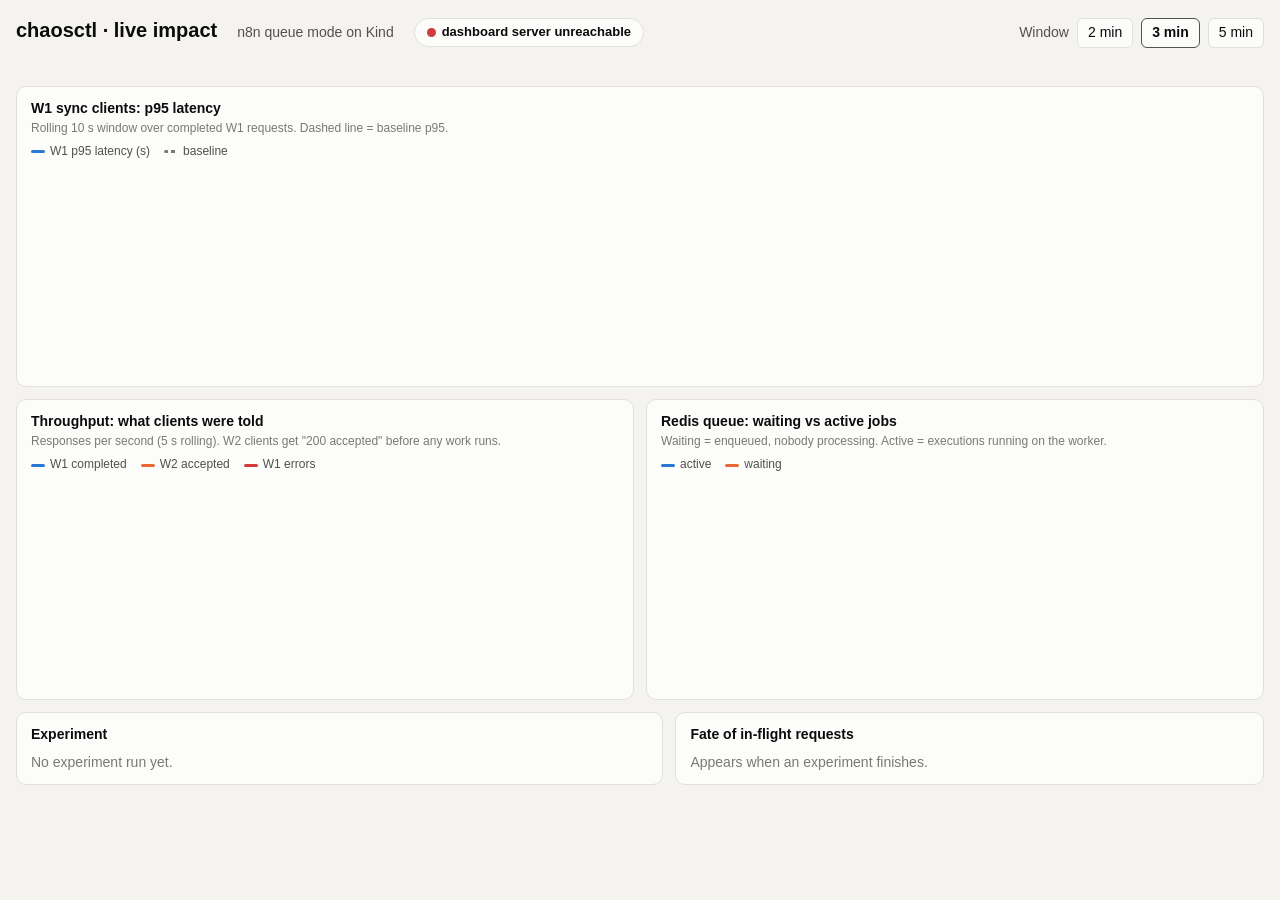
==== chaosctl/dashboard.html @ 7085f6ed "Live dashboard, 60 s warm-up, E1 results, kill-switch test, fixes - chaosctl dashboard: live impact " ====
<!doctype html>
<html lang="en">
<head>
<meta charset="utf-8">
<meta name="viewport" content="width=device-width, initial-scale=1">
<title>chaosctl live impact</title>
<style>
:root {
  color-scheme: light;
  --surface-0: #f4f3ef; --surface-1: #fcfcfb; --border: #e2e0da;
  --text-primary: #0b0b0b; --text-secondary: #52514e; --text-muted: #7a7974;
  --grid: #ebe9e4; --axis: #b9b7b0;
  --series-1: #2a78d6; --series-2: #eb6834; --series-3: #1baf7a;
  --good: #0ca30c; --warning: #fab219; --serious: #ec835a; --critical: #d03b3b;
  --marker: #52514e; --baseline: #7a7974;
}
@media (prefers-color-scheme: dark) {
  :root:where(:not([data-theme="light"])) {
    color-scheme: dark;
    --surface-0: #111110; --surface-1: #1a1a19; --border: #2e2e2c;
    --text-primary: #ffffff; --text-secondary: #c3c2b7; --text-muted: #8f8e86;
    --grid: #262624; --axis: #4a4a46;
    --series-1: #3987e5; --series-2: #d95926; --series-3: #199e70;
    --marker: #c3c2b7; --baseline: #8f8e86;
  }
}
:root[data-theme="dark"] {
  color-scheme: dark;
  --surface-0: #111110; --surface-1: #1a1a19; --border: #2e2e2c;
  --text-primary: #ffffff; --text-secondary: #c3c2b7; --text-muted: #8f8e86;
  --grid: #262624; --axis: #4a4a46;
  --series-1: #3987e5; --series-2: #d95926; --series-3: #199e70;
  --marker: #c3c2b7; --baseline: #8f8e86;
}
* { box-sizing: border-box; }
body { margin: 0; background: var(--surface-0); color: var(--text-primary);
  font: 14px/1.4 ui-sans-serif, -apple-system, "Segoe UI", Roboto, sans-serif; }
.wrap { max-width: 1400px; margin: 0 auto; padding: 16px; }
header { display: flex; flex-wrap: wrap; align-items: baseline; gap: 12px 20px; margin-bottom: 14px; }
h1 { font-size: 20px; margin: 0; font-weight: 650; }
.sub { color: var(--text-secondary); }
.phase { padding: 4px 12px; border-radius: 999px; font-weight: 650; font-size: 13px; border: 1px solid var(--border);
  background: var(--surface-1); display: inline-flex; gap: 6px; align-items: center; }
.phase .dot { width: 9px; height: 9px; border-radius: 50%; }
.controls { margin-left: auto; display: flex; gap: 8px; align-items: center; color: var(--text-secondary); }
.controls button { font: inherit; padding: 4px 10px; border-radius: 6px; border: 1px solid var(--border);
  background: var(--surface-1); color: var(--text-primary); cursor: pointer; }
.controls button[aria-pressed="true"] { border-color: var(--text-secondary); font-weight: 600; }
.grid { display: grid; gap: 12px; }
.services { grid-template-columns: repeat(auto-fit, minmax(150px, 1fr)); margin-bottom: 12px; }
.kpis { grid-template-columns: repeat(auto-fit, minmax(190px, 1fr)); margin-bottom: 12px; }
.card { background: var(--surface-1); border: 1px solid var(--border); border-radius: 10px; padding: 12px 14px; }
.svc { display: flex; flex-direction: column; gap: 2px; }
.svc .name { font-weight: 600; }
.svc .state { display: flex; align-items: center; gap: 6px; font-weight: 600; }
.svc .meta { color: var(--text-muted); font-size: 12px; }
.kpi .label { color: var(--text-secondary); font-size: 13px; }
.kpi .value { font-size: 30px; font-weight: 650; font-variant-numeric: tabular-nums; line-height: 1.15; }
.kpi .note { color: var(--text-muted); font-size: 12px; }
.charts { grid-template-columns: 1fr; }
@media (min-width: 1100px) { .charts { grid-template-columns: 1fr 1fr; } .charts .wide { grid-column: span 2; } }
.chart h2 { font-size: 14px; margin: 0 0 2px; font-weight: 600; }
.chart .desc { color: var(--text-muted); font-size: 12px; margin-bottom: 6px; }
.legend { display: flex; flex-wrap: wrap; gap: 14px; font-size: 12px; color: var(--text-secondary); margin-bottom: 4px; }
.legend i { display: inline-block; width: 14px; height: 3px; border-radius: 2px; vertical-align: middle; margin-right: 5px; }
.legend i.dash { background: repeating-linear-gradient(90deg, var(--baseline) 0 4px, transparent 4px 7px); }
svg { display: block; width: 100%; overflow: visible; }
svg text { fill: var(--text-muted); font-size: 11px; font-variant-numeric: tabular-nums; }
.tooltip { position: fixed; pointer-events: none; background: var(--surface-1); border: 1px solid var(--border);
  border-radius: 8px; padding: 8px 10px; font-size: 12px; box-shadow: 0 4px 16px rgb(0 0 0 / .15); display: none; z-index: 10;
  font-variant-numeric: tabular-nums; min-width: 170px; }
.tooltip .row { display: flex; justify-content: space-between; gap: 14px; }
.tooltip .k { color: var(--text-secondary); }
.exp { margin-top: 12px; display: grid; gap: 12px; grid-template-columns: 1fr; }
@media (min-width: 1100px) { .exp { grid-template-columns: 1.1fr 1fr; } }
.exp h2 { font-size: 14px; margin: 0 0 8px; }
.exp dl { margin: 0; display: grid; grid-template-columns: max-content 1fr; gap: 4px 12px; }
.exp dt { color: var(--text-secondary); }
.exp dd { margin: 0; }
table { border-collapse: collapse; width: 100%; font-variant-numeric: tabular-nums; }
th, td { text-align: left; padding: 5px 8px; border-bottom: 1px solid var(--border); }
th { color: var(--text-secondary); font-weight: 600; font-size: 12px; }
td.num { text-align: right; font-weight: 600; }
.badge { display: inline-flex; align-items: center; gap: 5px; }
.empty { color: var(--text-muted); }
.h-tag { font-size: 11px; color: var(--text-muted); border: 1px solid var(--border); border-radius: 4px; padding: 0 4px; margin-left: 4px; }
</style>
</head>
<body>
<div class="wrap">
  <header>
    <h1>chaosctl · live impact</h1>
    <span class="sub" id="run">n8n queue mode on Kind</span>
    <span class="phase" id="phase"><span class="dot"></span><span>connecting…</span></span>
    <div class="controls">
      Window
      <button data-win="120">2 min</button><button data-win="180" aria-pressed="true">3 min</button><button data-win="300">5 min</button>
    </div>
  </header>

  <section class="grid services" id="services" aria-label="Service health"></section>
  <section class="grid kpis" id="kpis" aria-label="Headline numbers"></section>

  <section class="grid charts">
    <div class="card chart wide">
      <h2>W1 sync clients: p95 latency</h2>
      <div class="desc">Rolling 10 s window over completed W1 requests. Dashed line = baseline p95.</div>
      <div class="legend"><span><i style="background:var(--series-1)"></i>W1 p95 latency (s)</span><span><i class="dash"></i>baseline</span></div>
      <svg id="c-lat" height="210" role="img" aria-label="W1 p95 latency over time"></svg>
    </div>
    <div class="card chart">
      <h2>Throughput: what clients were told</h2>
      <div class="desc">Responses per second (5 s rolling). W2 clients get "200 accepted" before any work runs.</div>
      <div class="legend"><span><i style="background:var(--series-1)"></i>W1 completed</span><span><i style="background:var(--series-2)"></i>W2 accepted</span><span><i style="background:var(--critical)"></i>W1 errors</span></div>
      <svg id="c-tp" height="210" role="img" aria-label="Responses per second over time"></svg>
    </div>
    <div class="card chart">
      <h2>Redis queue: waiting vs active jobs</h2>
      <div class="desc">Waiting = enqueued, nobody processing. Active = executions running on the worker.</div>
      <div class="legend"><span><i style="background:var(--series-1)"></i>active</span><span><i style="background:var(--series-2)"></i>waiting</span></div>
      <svg id="c-q" height="210" role="img" aria-label="Queue depth over time"></svg>
    </div>
  </section>

  <section class="exp">
    <div class="card" id="exp-info"><h2>Experiment</h2><div class="empty">No experiment run yet.</div></div>
    <div class="card" id="exp-fates"><h2>Fate of in-flight requests</h2><div class="empty">Appears when an experiment finishes.</div></div>
  </section>
</div>
<div class="tooltip" id="tip"></div>

<script>
const $ = (id) => document.getElementById(id);
let WIN = 180, state = null, hoverT = null;
const css = (v) => getComputedStyle(document.documentElement).getPropertyValue(v).trim();

document.querySelectorAll("[data-win]").forEach((b) => b.onclick = () => {
  WIN = +b.dataset.win;
  document.querySelectorAll("[data-win]").forEach((x) => x.setAttribute("aria-pressed", x === b));
  render();
});

const fmtClock = (t) => new Date(t * 1000).toLocaleTimeString([], {hour12: false});
const fmtS = (ms) => ms == null ? "–" : (ms / 1000).toFixed(1) + " s";
const icon = (ok) => ok
  ? `<svg width="14" height="14" viewBox="0 0 14 14" aria-hidden="true"><circle cx="7" cy="7" r="7" fill="var(--good)"/><path d="M4 7.2l2 2 4-4.4" stroke="#fff" stroke-width="1.8" fill="none" stroke-linecap="round"/></svg>`
  : `<svg width="14" height="14" viewBox="0 0 14 14" aria-hidden="true"><circle cx="7" cy="7" r="7" fill="var(--critical)"/><path d="M4.5 4.5l5 5M9.5 4.5l-5 5" stroke="#fff" stroke-width="1.8" stroke-linecap="round"/></svg>`;

function markers() {
  const ev = state?.run?.events || [];
  const out = [];
  let inj = null;
  for (const e of ev) {
    if (e.event === "inject") { inj = e.ts; out.push({t: e.ts, label: "inject"}); }
    else if (e.event === "abort") out.push({t: e.ts, label: "AUTO-STOP: " + (e.reason || "").split(" ")[0]});
    else if (e.event === "kill_switch_exec") out.push({t: e.ts, label: "kill switch"});
    else if (e.event === "watchdog_restart") out.push({t: e.ts, label: "watchdog restore"});
    else if (e.event === "experiment_end") out.push({t: e.ts, label: "end"});
  }
  for (const r of state?.run?.results || []) {
    const tl = r.timeline || {};
    const base = tl.t_inject;
    if (!base) continue;
    if (tl.t_pod_ready != null) out.push({t: base + tl.t_pod_ready, label: "pod ready"});
    if (tl.t_slis_recovered != null) out.push({t: base + tl.t_slis_recovered, label: "recovered"});
  }
  return out;
}

function phase() {
  const ev = state?.run?.events || [];
  if (!ev.length) return {text: "Baseline · steady load", color: "var(--good)"};
  const last = [...ev].reverse();
  const end = last.find((e) => e.event === "experiment_end");
  const start = last.find((e) => e.event === "experiment_start");
  const warm = last.find((e) => e.event === "warmup");
  const abort = last.find((e) => e.event === "abort");
  const inj = last.find((e) => e.event === "inject");
  if (start && (!end || end.ts < start.ts)) {
    if (abort && abort.ts > start.ts) return {text: "AUTO-STOPPED · recovering", color: "var(--critical)"};
    if (inj && inj.ts > start.ts) return {text: `Fault injected: ${start.fault} → ${start.target}`, color: "var(--serious)"};
    if (warm && warm.ts > start.ts && state.now - warm.ts < warm.seconds) return {text: `Baseline · steady load (${Math.ceil(warm.seconds - (state.now - warm.ts))} s to injection)`, color: "var(--good)"};
    return {text: `Armed: waiting for in-flight work (${start.fault})`, color: "var(--warning)"};
  }
  if (end) return {text: `Last experiment ${end.exp_id}: ${end.status}`, color: end.status === "completed" ? "var(--good)" : "var(--critical)"};
  return {text: "Baseline · steady load", color: "var(--good)"};
}

function renderTop() {
  const ph = phase();
  $("phase").innerHTML = `<span class="dot" style="background:${ph.color}"></span><span>${ph.text}</span>`;
  $("run").textContent = state?.run?.run_id ? `run ${state.run.run_id}` : "n8n queue mode on Kind";
  const order = ["n8n-main", "n8n-worker", "redis", "postgres", "mock-api"];
  $("services").innerHTML = order.map((n) => {
    const p = state.pods[n] || {};
    const ok = !!p.ready;
    return `<div class="card svc"><span class="name">${n}</span>
      <span class="state">${icon(ok)}${ok ? "Ready" : "Not ready"}</span>
      <span class="meta">restarts ${p.restarts ?? "–"} · ${(p.pods || []).length} pod${(p.pods || []).length === 1 ? "" : "s"}</span></div>`;
  }).join("");

  const pts = state.points.slice(-5);
  const sum = (k) => pts.reduce((a, p) => a + (p[k] || 0), 0);
  const last = state.points[state.points.length - 1] || {};
  const n = Math.max(pts.length, 1);
  const b = state.baseline || {};
  const p95 = last.w1_p95;
  const ratio = p95 && b.w1_p95 ? p95 / b.w1_p95 : null;
  $("kpis").innerHTML = [
    ["W1 completed / s", (last.w1_ok ?? 0).toFixed(1), `errors / s: ${(last.w1_err ?? 0).toFixed(1)} · clients still waiting: ${last.w1_pending ?? "–"}`],
    ["W1 p95 latency", fmtS(p95), ratio ? `${ratio.toFixed(1)}× baseline (${fmtS(b.w1_p95)})` : (b.w1_p95 ? `baseline ${fmtS(b.w1_p95)}` : "baseline not captured")],
    ["W2 accepted / s", (last.w2_ok ?? 0).toFixed(1), "clients told 200 OK"],
    ["Queue waiting", last.redis_up === false ? "DOWN" : (last.q_wait ?? "–"), `active ${last.q_active ?? "–"} · redis keys ${last.dbsize ?? "–"}`],
  ].map(([l, v, note]) => `<div class="card kpi"><div class="label">${l}</div><div class="value">${v}</div><div class="note">${note}</div></div>`).join("");
}

function chart(svgId, series, opts = {}) {
  const svg = $(svgId);
  const W = svg.clientWidth || 600, H = +svg.getAttribute("height");
  const m = {l: 40, r: 12, t: 22, b: 22};
  const now = state.now, t0 = now - WIN;
  const pts = state.points.filter((p) => p.t >= t0);
  const x = (t) => m.l + (t - t0) / WIN * (W - m.l - m.r);
  let ymax = opts.min || 1;
  for (const s of series) for (const p of pts) { const v = s.get(p); if (v != null && v > ymax) ymax = v; }
  if (opts.ref != null) ymax = Math.max(ymax, opts.ref * 1.3);
  const step = niceStep(ymax / 4);
  ymax = Math.ceil(ymax / step) * step;
  const y = (v) => H - m.b - v / ymax * (H - m.t - m.b);
  let g = "";
  for (let v = 0; v <= ymax + 1e-9; v += step) {
    g += `<line x1="${m.l}" x2="${W - m.r}" y1="${y(v)}" y2="${y(v)}" stroke="var(--grid)"/>`;
    g += `<text x="${m.l - 6}" y="${y(v) + 4}" text-anchor="end">${opts.fmt ? opts.fmt(v) : v}</text>`;
  }
  for (let s = 0; s <= WIN; s += WIN / 6) {
    const t = t0 + s;
    g += `<text x="${x(t)}" y="${H - 4}" text-anchor="middle">${fmtClock(t)}</text>`;
  }
  g += `<line x1="${m.l}" x2="${W - m.r}" y1="${y(0)}" y2="${y(0)}" stroke="var(--axis)"/>`;
  if (opts.ref != null) g += `<line x1="${m.l}" x2="${W - m.r}" y1="${y(opts.ref)}" y2="${y(opts.ref)}" stroke="var(--baseline)" stroke-dasharray="4 3" stroke-width="1.5"/>
    <text x="${W - m.r}" y="${y(opts.ref) - 4}" text-anchor="end">baseline ${opts.fmt(opts.ref)}</text>`;
  // event markers
  let lane = 0;
  for (const mk of markers()) {
    if (mk.t < t0 || mk.t > now) continue;
    const xx = x(mk.t);
    g += `<line x1="${xx}" x2="${xx}" y1="${m.t - 4}" y2="${H - m.b}" stroke="var(--marker)" stroke-dasharray="2 3"/>`;
    const right = xx > W - m.r - 150;
    g += `<text x="${right ? xx - 3 : xx + 3}" y="${m.t - 8 + (lane++ % 2) * 11}" text-anchor="${right ? "end" : "start"}" style="fill:var(--text-secondary);font-weight:600">${mk.label}</text>`;
  }
  // series (gaps where value is null)
  for (const s of series) {
    let d = "", pen = false;
    for (const p of pts) {
      const v = s.get(p);
      if (v == null) { pen = false; continue; }
      d += `${pen ? "L" : "M"}${x(p.t).toFixed(1)},${y(v).toFixed(1)}`;
      pen = true;
    }
    g += `<path d="${d}" fill="none" stroke="${s.color}" stroke-width="2" stroke-linejoin="round" stroke-linecap="round"/>`;
  }
  // hover crosshair
  if (hoverT != null && hoverT >= t0) {
    const hp = nearest(pts, hoverT);
    if (hp) {
      g += `<line x1="${x(hp.t)}" x2="${x(hp.t)}" y1="${m.t}" y2="${H - m.b}" stroke="var(--text-secondary)"/>`;
      for (const s of series) { const v = s.get(hp); if (v != null) g += `<circle cx="${x(hp.t)}" cy="${y(v)}" r="4" fill="${s.color}" stroke="var(--surface-1)" stroke-width="2"/>`; }
    }
  }
  g += `<rect x="${m.l}" y="${m.t}" width="${W - m.l - m.r}" height="${H - m.t - m.b}" fill="transparent" data-hit="1"/>`;
  svg.innerHTML = g;
  svg.onmousemove = (ev) => {
    const r = svg.getBoundingClientRect();
    hoverT = t0 + (ev.clientX - r.left - m.l) / (W - m.l - m.r) * WIN;
    showTip(ev);
    renderCharts();
  };
  svg.onmouseleave = () => { hoverT = null; $("tip").style.display = "none"; renderCharts(); };
}

function niceStep(raw) {
  const p = Math.pow(10, Math.floor(Math.log10(raw || 1)));
  for (const f of [1, 2, 2.5, 5, 10]) if (f * p >= raw) return f * p;
  return 10 * p;
}
function nearest(pts, t) {
  let best = null, bd = Infinity;
  for (const p of pts) { const d = Math.abs(p.t - t); if (d < bd) { bd = d; best = p; } }
  return bd < 3 ? best : null;
}
function showTip(ev) {
  const hp = nearest(state.points, hoverT);
  const tip = $("tip");
  if (!hp) { tip.style.display = "none"; return; }
  const row = (k, v) => `<div class="row"><span class="k">${k}</span><span>${v}</span></div>`;
  tip.innerHTML = `<div style="font-weight:600;margin-bottom:4px">${fmtClock(hp.t)}</div>` +
    row("W1 p95", fmtS(hp.w1_p95)) + row("W1 completed", hp.w1_ok + "/s") + row("W1 errors", hp.w1_err + "/s") +
    row("W2 accepted", hp.w2_ok + "/s") + row("queue waiting", hp.q_wait ?? "redis down") + row("queue active", hp.q_active ?? "–") +
    row("unready", hp.unready.length ? hp.unready.join(", ") : "none");
  tip.style.display = "block";
  tip.style.left = Math.min(ev.clientX + 14, innerWidth - 200) + "px";
  tip.style.top = (ev.clientY + 14) + "px";
}

function renderCharts() {
  const b = state.baseline || {};
  chart("c-lat", [{get: (p) => p.w1_p95 == null ? null : p.w1_p95 / 1000, color: "var(--series-1)"}],
        {ref: b.w1_p95 ? b.w1_p95 / 1000 : null, fmt: (v) => (+v).toFixed(v < 10 ? 1 : 0) + "s", min: 5});
  chart("c-tp", [
    {get: (p) => p.w1_ok, color: "var(--series-1)"},
    {get: (p) => p.w2_ok, color: "var(--series-2)"},
    {get: (p) => p.w1_err, color: "var(--critical)"},
  ], {min: 3});
  chart("c-q", [
    {get: (p) => p.q_active, color: "var(--series-1)"},
    {get: (p) => p.q_wait, color: "var(--series-2)"},
  ], {min: 10});
}

function renderExp() {
  const res = (state.run?.results || []).slice(-1)[0];
  const ev = state.run?.events || [];
  const start = [...ev].reverse().find((e) => e.event === "experiment_start");
  if (start) {
    const abort = [...ev].reverse().find((e) => e.event === "abort" && e.ts >= start.ts);
    $("exp-info").innerHTML = `<h2>Experiment ${start.exp_id || ""}</h2><dl>
      <dt>Fault</dt><dd>${start.fault} → ${start.target}</dd>
      <dt>Why (agent 1)</dt><dd>${start.reason_text || "–"}</dd>
      <dt>Hypothesis</dt><dd>${start.hypothesis || "–"}<span class="h-tag">hypothesis, not fact</span></dd>
      ${abort ? `<dt>Safety</dt><dd><span class="badge">${icon(false)} auto-stopped: ${abort.reason}</span></dd>` : ""}
      ${res && res.exp_id === start.exp_id ? `
        <dt>Status</dt><dd>${res.status}${res.manual_action_needed ? " · manual restore needed" : " · self-recovered"}</dd>
        <dt>Recovery time</dt><dd>${res.recovery_time_s != null ? res.recovery_time_s + " s (SLIs back within 10% of baseline for 30 s)" : "SLIs did not return to baseline within the window"}</dd>
        <dt>Timeline</dt><dd>${Object.entries(res.timeline || {}).filter(([k, v]) => k !== "t_inject" && typeof v === "number").map(([k, v]) => `${k.replace("t_", "")} +${v}s`).join(" · ")}</dd>` : ""}
    </dl>`;
  }
  if (res && res.fates) {
    const labels = {completed_once: "completed once", lost_silently: "lost silently (client got 200)",
      duplicated: "duplicated (ran twice)", phantom_success: "phantom success (client got error, work done)",
      lost_visible: "lost (client got error)", success_without_row: "success without row"};
    const bad = (k) => k !== "completed_once";
    const rows = Object.entries(res.fates).map(([k, v]) =>
      `<tr><td><span class="badge">${v && bad(k) ? icon(false) : icon(true)}${labels[k] || k}</span></td><td class="num">${v}</td></tr>`).join("");
    $("exp-fates").innerHTML = `<h2>Fate of in-flight requests · ${res.exp_id}</h2>
      <table><thead><tr><th>Outcome</th><th style="text-align:right">Requests</th></tr></thead><tbody>${rows}</tbody></table>`;
  }
}

function render() { if (!state) return; renderTop(); renderCharts(); renderExp(); }

async function poll() {
  try { state = await (await fetch("/api/state", {cache: "no-store"})).json(); render(); }
  catch (e) { $("phase").innerHTML = `<span class="dot" style="background:var(--critical)"></span><span>dashboard server unreachable</span>`; }
  setTimeout(poll, 1000);
}
addEventListener("resize", render);
poll();
</script>
</body>
</html>
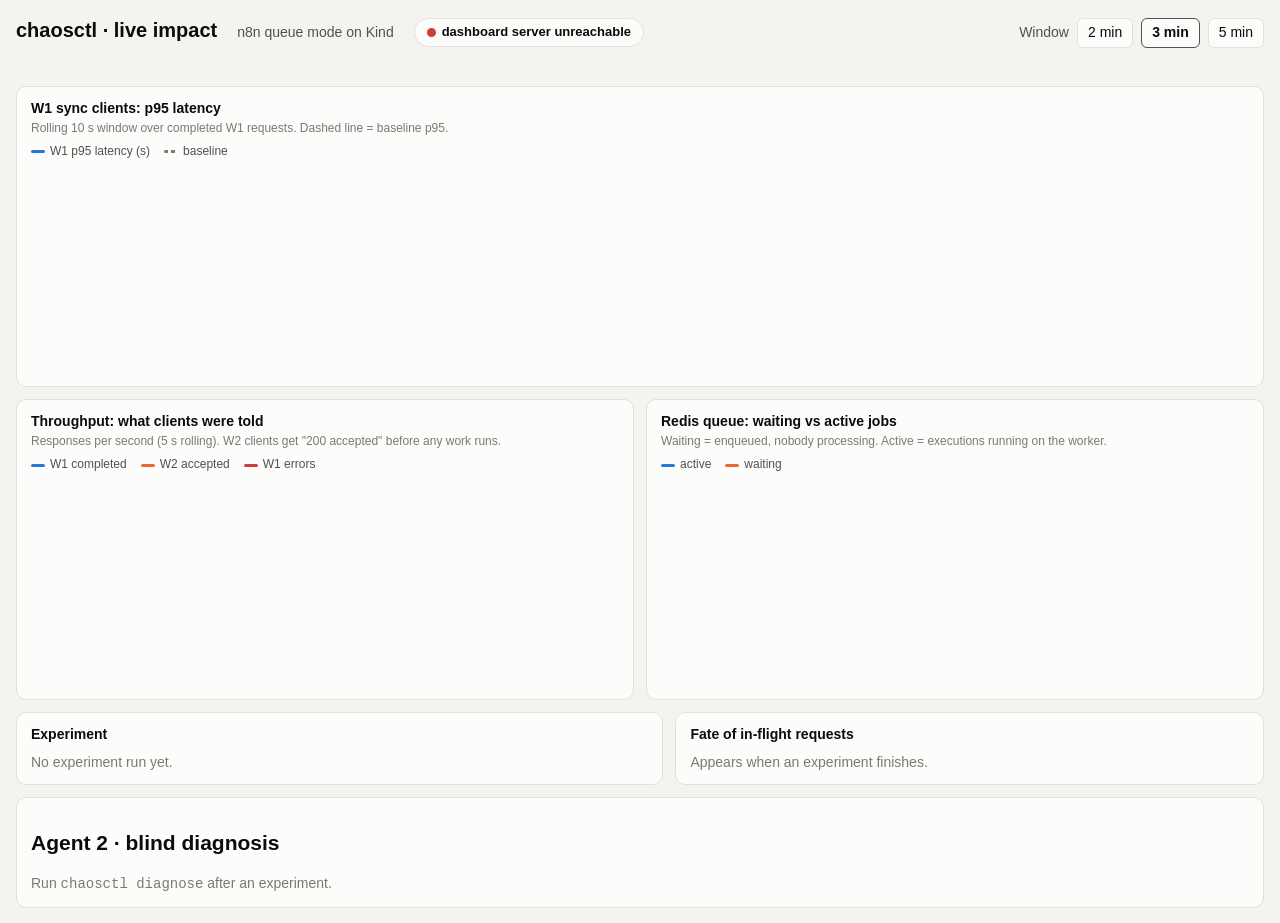
==== commit e5943a39: "Agent 2 blind diagnosis with visible reasoning, judge guide, dashboard panel - agents/diagnosis.py +" ====
--- a/chaosctl/dashboard.html
+++ b/chaosctl/dashboard.html
@@ -126,6 +126,7 @@
     <div class="card" id="exp-info"><h2>Experiment</h2><div class="empty">No experiment run yet.</div></div>
     <div class="card" id="exp-fates"><h2>Fate of in-flight requests</h2><div class="empty">Appears when an experiment finishes.</div></div>
   </section>
+  <section class="card" id="agent2" style="margin-top:12px"><h2>Agent 2 · blind diagnosis</h2><div class="empty">Run <code>chaosctl diagnose</code> after an experiment.</div></section>
 </div>
 <div class="tooltip" id="tip"></div>
 
@@ -346,7 +347,22 @@
   }
 }
 
-function render() { if (!state) return; renderTop(); renderCharts(); renderExp(); }
+function renderDiag() {
+  const dg = state.run?.diagnosis;
+  if (!dg) return;
+  const tag = {observe: "var(--series-1)", hypothesize: "var(--series-2)", check: "var(--warning)", conclude: "var(--good)"};
+  $("agent2").innerHTML = `<h2>Agent 2 · blind diagnosis · ${dg.exp_id} <span class="h-tag">not told what was injected · ${dg.source.startsWith("llm") ? "Gemini" : "deterministic fallback"}</span></h2>
+    <div style="display:grid;gap:14px;grid-template-columns:repeat(auto-fit,minmax(320px,1fr))">
+      <div><div class="label" style="color:var(--text-secondary);margin-bottom:6px">Reasoning</div>
+        <ol style="margin:0;padding-left:0;list-style:none;display:grid;gap:6px">${dg.thoughts.map((t) =>
+          `<li style="display:grid;grid-template-columns:92px 1fr;gap:8px"><span style="font-weight:600;color:var(--text-secondary);border-left:3px solid ${tag[t.step] || "var(--axis)"};padding-left:6px">${t.step}</span><span>${t.text}</span></li>`).join("")}</ol></div>
+      <div><div class="label" style="color:var(--text-secondary);margin-bottom:6px">Root cause</div><div style="margin-bottom:10px">${dg.root_cause}</div>
+        <div class="label" style="color:var(--text-secondary);margin-bottom:6px">Recommended fixes (advisory, from the vetted playbook)</div>
+        <ol style="margin:0;padding-left:18px;display:grid;gap:6px">${dg.fixes.map((f) => `<li><b>${f.playbook_id.replaceAll("_", " ")}</b>: ${f.why}</li>`).join("")}</ol></div>
+    </div>`;
+}
+
+function render() { if (!state) return; renderTop(); renderCharts(); renderExp(); renderDiag(); }
 
 async function poll() {
   try { state = await (await fetch("/api/state", {cache: "no-store"})).json(); render(); }
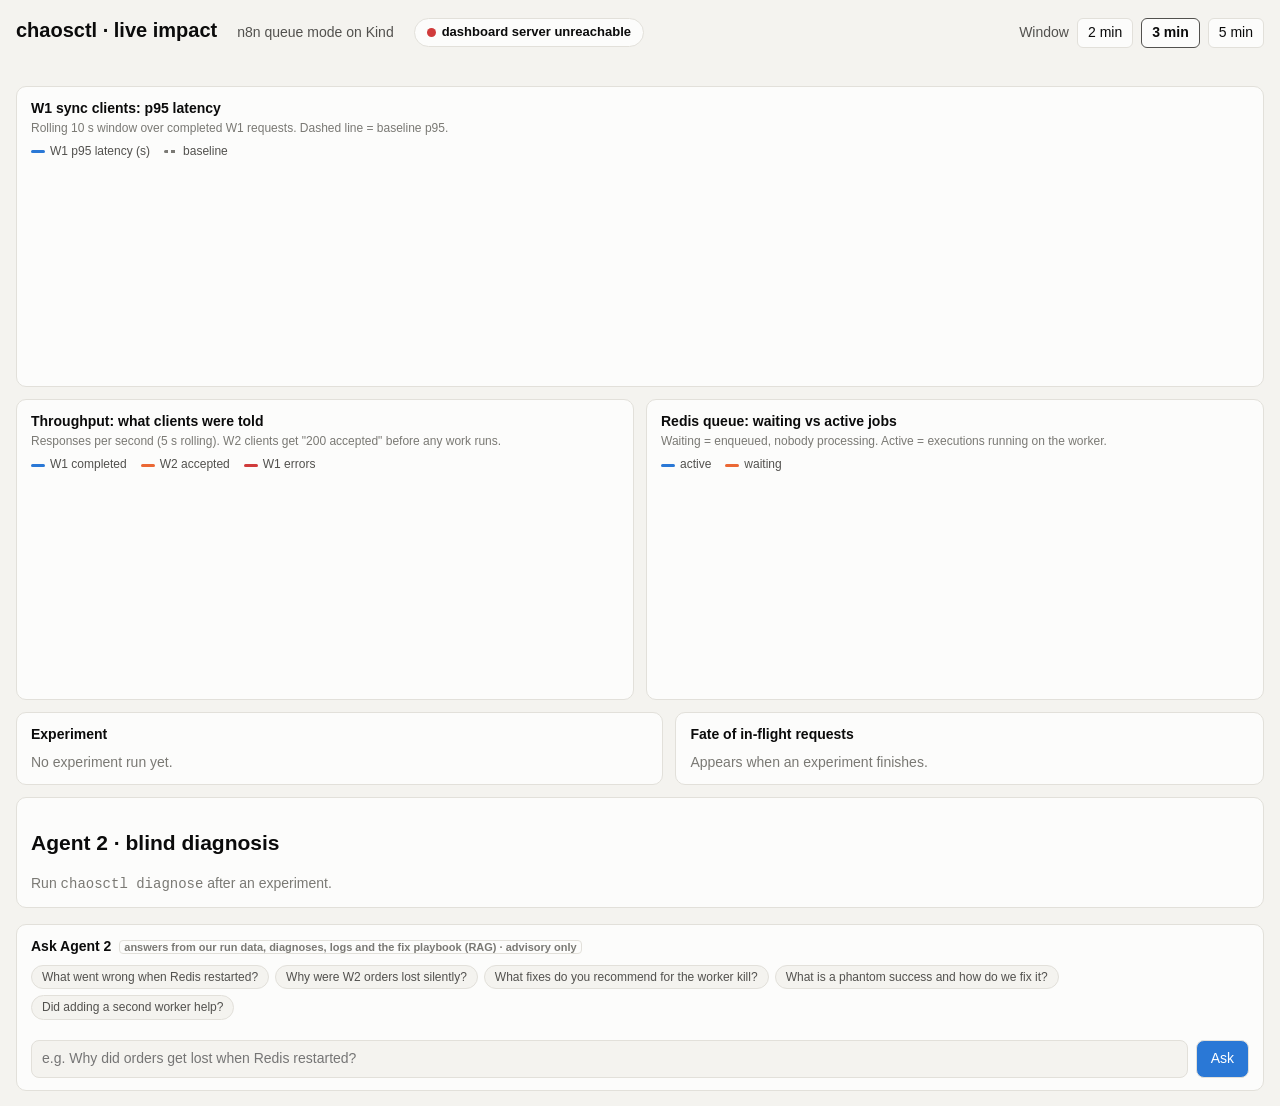
==== commit 023916d3: "Ask Agent 2: RAG chat on the dashboard BM25 retrieval over run results, Agent 2 diagnoses, k8s event" ====
--- a/chaosctl/dashboard.html
+++ b/chaosctl/dashboard.html
@@ -83,6 +83,13 @@
 td.num { text-align: right; font-weight: 600; }
 .badge { display: inline-flex; align-items: center; gap: 5px; }
 .empty { color: var(--text-muted); }
+.chips { display: flex; flex-wrap: wrap; gap: 6px; margin-top: 8px; }
+.chip { font: inherit; font-size: 12px; padding: 3px 10px; border-radius: 999px; border: 1px solid var(--border);
+  background: var(--surface-0); color: var(--text-secondary); cursor: pointer; }
+.msg-q { justify-self: end; background: var(--series-1); color: #fff; padding: 8px 12px; border-radius: 12px 12px 2px 12px; max-width: 80%; }
+.msg-a { background: var(--surface-0); border: 1px solid var(--border); padding: 10px 12px; border-radius: 12px 12px 12px 2px; max-width: 92%; white-space: pre-wrap; }
+.src { display: block; margin-top: 6px; font-size: 12px; color: var(--text-muted); white-space: normal; }
+.src b { color: var(--text-secondary); font-weight: 600; }
 .h-tag { font-size: 11px; color: var(--text-muted); border: 1px solid var(--border); border-radius: 4px; padding: 0 4px; margin-left: 4px; }
 </style>
 </head>
@@ -128,6 +135,17 @@
   </section>
   <section class="card" id="agent2" style="margin-top:12px"><h2>Agent 2 · blind diagnosis</h2><div class="empty">Run <code>chaosctl diagnose</code> after an experiment.</div></section>
 </div>
+<section class="wrap" style="padding-top:0">
+  <div class="card" id="chat">
+    <h2 style="font-size:14px;margin:0 0 2px">Ask Agent 2 <span class="h-tag">answers from our run data, diagnoses, logs and the fix playbook (RAG) · advisory only</span></h2>
+    <div class="chips" id="chat-suggest"></div>
+    <div id="chat-log" style="display:grid;gap:10px;margin:10px 0;max-height:440px;overflow:auto"></div>
+    <form id="chat-form" style="display:flex;gap:8px">
+      <input id="chat-q" autocomplete="off" placeholder="e.g. Why did orders get lost when Redis restarted?" style="flex:1;font:inherit;padding:8px 10px;border-radius:8px;border:1px solid var(--border);background:var(--surface-0);color:var(--text-primary)">
+      <button style="font:inherit;padding:8px 14px;border-radius:8px;border:1px solid var(--border);background:var(--series-1);color:#fff;cursor:pointer">Ask</button>
+    </form>
+  </div>
+</section>
 <div class="tooltip" id="tip"></div>
 
 <script>
@@ -369,6 +387,31 @@
   catch (e) { $("phase").innerHTML = `<span class="dot" style="background:var(--critical)"></span><span>dashboard server unreachable</span>`; }
   setTimeout(poll, 1000);
 }
+const chatHist = [];
+const SUGGEST = ["What went wrong when Redis restarted?", "Why were W2 orders lost silently?",
+  "What fixes do you recommend for the worker kill?", "What is a phantom success and how do we fix it?",
+  "Did adding a second worker help?"];
+$("chat-suggest").innerHTML = SUGGEST.map((q) => `<button class="chip" type="button">${q}</button>`).join("");
+$("chat-suggest").querySelectorAll(".chip").forEach((b) => b.onclick = () => { $("chat-q").value = b.textContent; $("chat-form").requestSubmit(); });
+const esc = (t) => String(t).replace(/[&<>]/g, (c) => ({"&": "&amp;", "<": "&lt;", ">": "&gt;"}[c]));
+$("chat-form").onsubmit = async (ev) => {
+  ev.preventDefault();
+  const q = $("chat-q").value.trim();
+  if (!q) return;
+  $("chat-q").value = "";
+  const log = $("chat-log");
+  log.insertAdjacentHTML("beforeend", `<div class="msg-q">${esc(q)}</div><div class="msg-a" id="pending">Searching runs, diagnoses, logs and playbook…</div>`);
+  log.scrollTop = log.scrollHeight;
+  let out;
+  try {
+    out = await (await fetch("/api/chat", {method: "POST", headers: {"Content-Type": "application/json"},
+      body: JSON.stringify({question: q, history: chatHist.slice(-3)})})).json();
+  } catch (e) { out = {answer: "Dashboard server unreachable.", sources: [], source: "error"}; }
+  chatHist.push({q, a: out.answer});
+  const srcs = (out.sources || []).map((s) => `<span class="src"><b>${esc(s.id)}</b> · ${esc(s.snippet)}…</span>`).join("");
+  $("pending").outerHTML = `<div class="msg-a">${esc(out.answer)}<span class="src">answered by ${esc(out.source)} · sources:</span>${srcs || '<span class="src">none</span>'}</div>`;
+  log.scrollTop = log.scrollHeight;
+};
 addEventListener("resize", render);
 poll();
 </script>
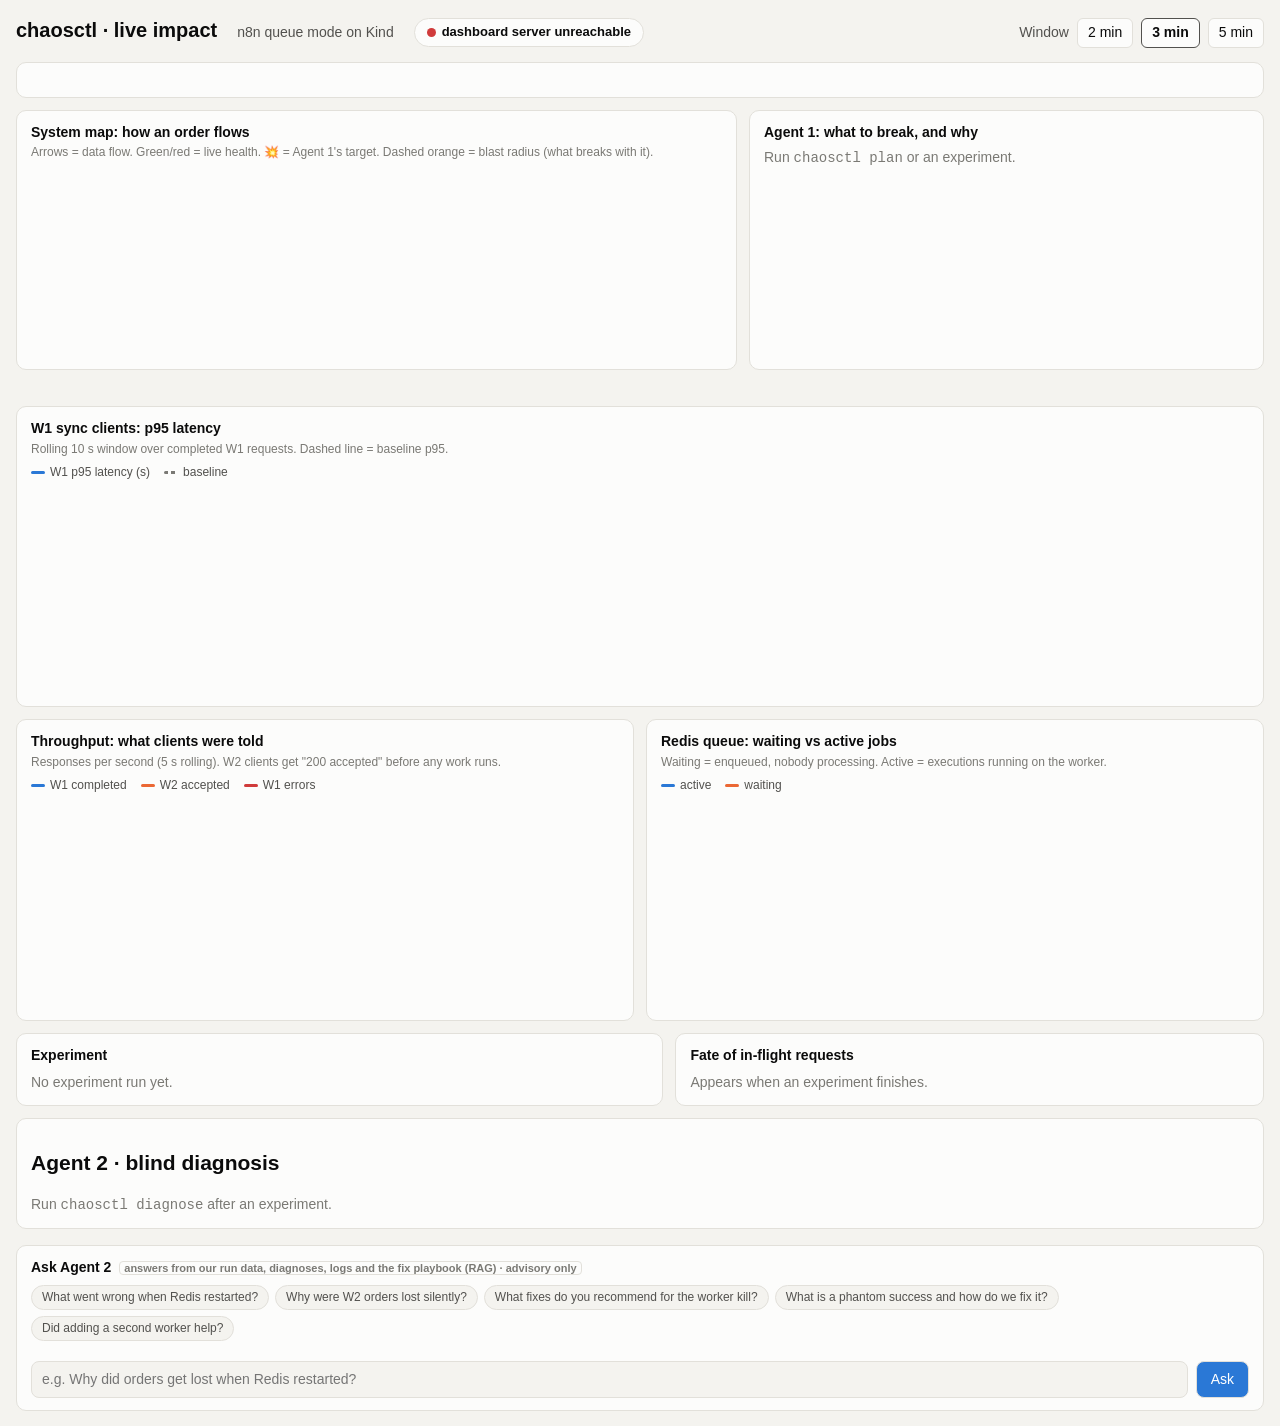
==== commit 725a3d5c: "Dashboard story: step bar, live system map with Agent 1's target, injection menu; one-command demo; " ====
--- a/chaosctl/dashboard.html
+++ b/chaosctl/dashboard.html
@@ -90,6 +90,17 @@
 .msg-a { background: var(--surface-0); border: 1px solid var(--border); padding: 10px 12px; border-radius: 12px 12px 12px 2px; max-width: 92%; white-space: pre-wrap; }
 .src { display: block; margin-top: 6px; font-size: 12px; color: var(--text-muted); white-space: normal; }
 .src b { color: var(--text-secondary); font-weight: 600; }
+.steps { list-style: none; display: flex; flex-wrap: wrap; gap: 6px; margin: 0; padding: 0; counter-reset: st; }
+.steps li { counter-increment: st; flex: 1 1 120px; padding: 8px 10px; border-radius: 8px; border: 1px solid var(--border);
+  color: var(--text-muted); font-size: 13px; font-weight: 600; }
+.steps li::before { content: counter(st) ". "; }
+.steps li.done { color: var(--text-secondary); }
+.steps li.now { color: #fff; background: var(--series-1); border-color: var(--series-1); }
+.mapwrap { display: grid; gap: 12px; grid-template-columns: 1fr; }
+@media (min-width: 1100px) { .mapwrap { grid-template-columns: 1.4fr 1fr; } }
+.cand { width: 100%; font-size: 13px; }
+.cand td, .cand th { padding: 5px 6px; }
+.cand tr.pick td { font-weight: 650; }
 .h-tag { font-size: 11px; color: var(--text-muted); border: 1px solid var(--border); border-radius: 4px; padding: 0 4px; margin-left: 4px; }
 </style>
 </head>
@@ -104,6 +115,23 @@
       <button data-win="120">2 min</button><button data-win="180" aria-pressed="true">3 min</button><button data-win="300">5 min</button>
     </div>
   </header>
+
+  <section class="card" style="margin-bottom:12px">
+    <ol class="steps" id="steps"></ol>
+    <div id="step-say" style="margin-top:10px;font-size:15px"></div>
+  </section>
+
+  <section class="mapwrap" style="margin-bottom:12px">
+    <div class="card">
+      <h2 style="font-size:14px;margin:0 0 2px">System map: how an order flows</h2>
+      <div class="desc" style="color:var(--text-muted);font-size:12px">Arrows = data flow. Green/red = live health. 💥 = Agent 1's target. Dashed orange = blast radius (what breaks with it).</div>
+      <svg id="map" viewBox="0 0 880 250" style="height:auto;max-height:280px" role="img" aria-label="Service dependency map"></svg>
+    </div>
+    <div class="card" id="agent1">
+      <h2 style="font-size:14px;margin:0 0 6px">Agent 1: what to break, and why</h2>
+      <div class="empty">Run <code>chaosctl plan</code> or an experiment.</div>
+    </div>
+  </section>
 
   <section class="grid services" id="services" aria-label="Service health"></section>
   <section class="grid kpis" id="kpis" aria-label="Headline numbers"></section>
@@ -380,7 +408,92 @@
     </div>`;
 }
 
-function render() { if (!state) return; renderTop(); renderCharts(); renderExp(); renderDiag(); }
+const STEPS = [
+  ["Map", "The system: 5 services. An order goes client → n8n-main → Redis queue → worker → mock-api → Postgres. Redis and Postgres are single points of failure."],
+  ["Baseline", "Normal traffic: 2 orders per second, no errors, about 5 s per order. This is what 'healthy' looks like."],
+  ["Agent 1 decides", "Agent 1 scores every allowed experiment on the map and picks one, with a reason and a prediction. A rule-based guard sets the safety limits."],
+  ["Inject", "Exactly one fault, once, while orders are in flight: Chaos Mesh kills the target pod."],
+  ["Impact / auto-stop", "Watch customers feel it: latency up, queue piling up, async customers still told OK. If a safety limit is crossed, the controller stops the experiment by itself."],
+  ["Recover", "The fault is removed, Kubernetes brings the pod back, the watchdog checks every service is healthy, then we check what happened to each in-flight order."],
+  ["Agent 2 diagnoses", "Agent 2, not told what we broke, reads the evidence, reasons step by step and recommends fixes from a vetted playbook."],
+];
+function currentStep() {
+  const ev = state.run?.events || [];
+  const last = [...ev].reverse();
+  const start = last.find((e) => e.event === "experiment_start");
+  if (!start) return state.agent1 ? 2 : 1;
+  const after = ev.filter((e) => e.ts >= start.ts);
+  const has = (k) => after.some((e) => e.event === k);
+  const st = [...after].reverse().find((e) => e.event === "state")?.to;
+  if (has("experiment_end")) return state.run?.diagnosis ? 6 : 5;
+  if (st === "RECOVERY_WAIT" || st === "DONE") return 5;
+  if (has("inject") || has("abort")) return 4;
+  const warm = after.find((e) => e.event === "warmup");
+  if (warm && state.now - warm.ts < warm.seconds) return 1;
+  return 2;
+}
+function renderSteps() {
+  const cur = currentStep();
+  $("steps").innerHTML = STEPS.map(([t], i) => `<li class="${i < cur ? "done" : i === cur ? "now" : ""}">${t}</li>`).join("");
+  $("step-say").innerHTML = `<b>${STEPS[cur][0]}:</b> ${STEPS[cur][1]}`;
+}
+
+const POS = {"client": [62, 125], "n8n-main": [245, 125], "redis": [430, 125], "n8n-worker": [615, 125],
+             "mock-api": [810, 55], "postgres": [810, 195]};
+const FLOWS = [["client", "n8n-main", "webhook"], ["n8n-main", "redis", "enqueue"], ["redis", "n8n-worker", "dequeue"],
+               ["n8n-worker", "mock-api", "HTTP call"], ["n8n-worker", "postgres", "save order"], ["n8n-main", "postgres", "executions"]];
+function renderMap() {
+  const plan = state.agent1?.plan?.[0];
+  const startEv = [...(state.run?.events || [])].reverse().find((e) => e.event === "experiment_start");
+  const target = (startEv?.target || plan?.target || "").replace("node:", "");
+  const blast = new Set((state.map?.[target]?.blast_radius) || []);
+  let g = `<defs><marker id="arr" viewBox="0 0 10 10" refX="9" refY="5" markerWidth="7" markerHeight="7" orient="auto-start-reverse"><path d="M0,0L10,5L0,10z" fill="var(--axis)"/></marker></defs>`;
+  for (const [a, b, label] of FLOWS) {
+    const [x1, y1] = POS[a], [x2, y2] = POS[b];
+    const curve = a === "n8n-main" && b === "postgres";
+    const d = curve ? `M${x1},${y1 + 24}C${x1 + 60},${y2 + 55} ${x2 - 160},${y2 + 55} ${x2 - 62},${y2 + 8}`
+                    : `M${x1 + (x2 > x1 ? 58 : 0)},${y1}L${x2 - 62},${y2}`;
+    g += `<path d="${d}" fill="none" stroke="var(--axis)" stroke-width="2" marker-end="url(#arr)"/>`;
+    const mx = curve ? (x1 + x2) / 2 : (x1 + x2) / 2, my = curve ? y2 + 44 : (y1 + y2) / 2 - 8;
+    g += `<text x="${mx}" y="${my}" text-anchor="middle">${label}</text>`;
+  }
+  for (const [n, [x, y]] of Object.entries(POS)) {
+    const pod = state.pods?.[n];
+    const ok = n === "client" ? true : !!pod?.ready;
+    const fill = n === "client" ? "var(--surface-0)" : ok ? "color-mix(in srgb, var(--good) 18%, var(--surface-1))" : "color-mix(in srgb, var(--critical) 28%, var(--surface-1))";
+    const stroke = n === target ? "var(--critical)" : blast.has(n) ? "var(--serious)" : ok ? "var(--good)" : "var(--critical)";
+    const dash = blast.has(n) && n !== target ? ' stroke-dasharray="6 4"' : "";
+    g += `<rect x="${x - 58}" y="${y - 24}" width="116" height="48" rx="10" fill="${fill}" stroke="${stroke}" stroke-width="${n === target ? 3 : 2}"${dash}/>`;
+    g += `<text x="${x}" y="${y - 2}" text-anchor="middle" style="fill:var(--text-primary);font-size:13px;font-weight:650">${n}</text>`;
+    const sub = n === "client" ? "load generator" : (ok ? "✓ ready" : "✕ down") + (state.map?.[n]?.spof ? " · SPOF" : "");
+    g += `<text x="${x}" y="${y + 14}" text-anchor="middle">${sub}</text>`;
+    if (n === target) g += `<text x="${x}" y="${y - 32}" text-anchor="middle" style="fill:var(--critical);font-weight:700;font-size:12px">💥 TARGET</text>`;
+  }
+  $("map").innerHTML = g;
+}
+function renderAgent1() {
+  const a = state.agent1;
+  if (!a) return;
+  const picked = new Set(a.plan.map((p) => p.target + "|" + p.fault));
+  const verdict = Object.fromEntries((a.verdicts || []).map((v) => [v.exp_id, v]));
+  const rows = (a.candidates || []).map((c) => {
+    const pk = picked.has(c.target + "|" + c.fault);
+    return `<tr class="${pk ? "pick" : ""}"><td>${pk ? "✅" : "·"}</td><td>${c.fault.replaceAll("_", " ")}</td><td>${c.target.replace("node:", "")}</td>
+      <td class="num">${c.tier}</td><td class="num">${c.score.toFixed(2)}</td><td>${c.untested ? "untested" : "tested before"}</td></tr>`;
+  }).join("");
+  const p = a.plan[0], v = p ? verdict[p.id] : null;
+  $("agent1").innerHTML = `<h2 style="font-size:14px;margin:0 0 6px">Agent 1: what to break, and why <span class="h-tag">${a.source === "llm" ? "Gemini" : "deterministic fallback"}</span></h2>
+    <table class="cand"><thead><tr><th></th><th>Allowed experiment</th><th>Target</th><th style="text-align:right">Risk tier</th><th style="text-align:right">Score</th><th>History</th></tr></thead><tbody>${rows}</tbody></table>
+    ${p ? `<dl style="margin-top:10px;display:grid;grid-template-columns:max-content 1fr;gap:4px 10px;font-size:13px">
+      <dt style="color:var(--text-secondary)">Picked</dt><dd style="margin:0"><b>${p.fault.replaceAll("_", " ")} → ${p.target.replace("node:", "")}</b></dd>
+      <dt style="color:var(--text-secondary)">Why</dt><dd style="margin:0">${p.reason}</dd>
+      <dt style="color:var(--text-secondary)">Prediction</dt><dd style="margin:0">${p.hypothesis} <span class="h-tag">hypothesis</span></dd>
+      ${v ? `<dt style="color:var(--text-secondary)">Safety guard</dt><dd style="margin:0">${v.verdict}: ${v.rationale}. Auto-stop if W1 errors &gt; ${Math.round(v.abort.w1_error_rate * 100)}%, p95 &gt; ${v.abort.w1_p95_ms / 1000}s, queue &gt; ${v.abort.queue_waiting}, or after ${v.abort.max_total_s}s.</dd>` : ""}
+    </dl>` : ""}
+    <div style="color:var(--text-muted);font-size:12px;margin-top:6px">Score = 0.4×criticality + 0.3×untested + 0.2×new info − 0.1×risk. Gemini chooses among these; the guard can only make limits stricter.</div>`;
+}
+
+function render() { if (!state) return; renderSteps(); renderMap(); renderAgent1(); renderTop(); renderCharts(); renderExp(); renderDiag(); }
 
 async function poll() {
   try { state = await (await fetch("/api/state", {cache: "no-store"})).json(); render(); }
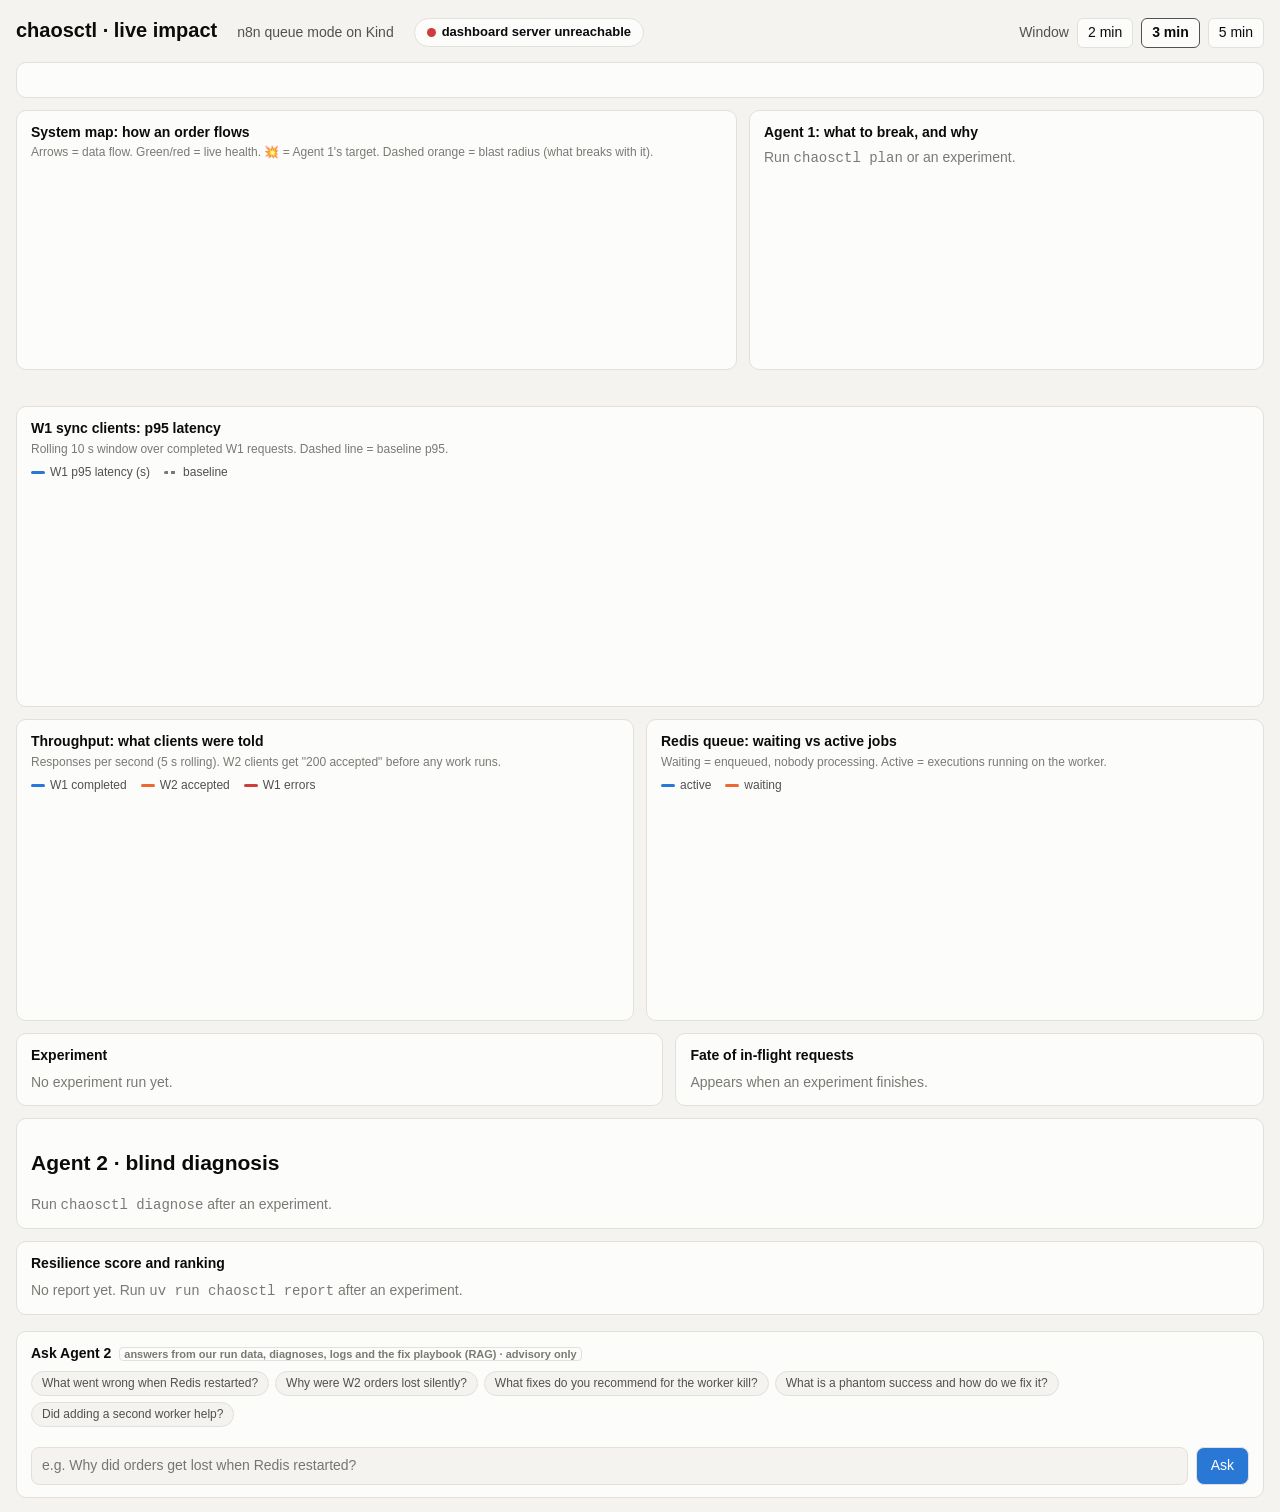
==== commit 77a281b6: "Ranked resilience score in report and dashboard; end-to-end test prompt - Report: "Resilience rankin" ====
--- a/chaosctl/dashboard.html
+++ b/chaosctl/dashboard.html
@@ -101,6 +101,23 @@
 .cand { width: 100%; font-size: 13px; }
 .cand td, .cand th { padding: 5px 6px; }
 .cand tr.pick td { font-weight: 650; }
+.resil { display: grid; gap: 18px; grid-template-columns: 1fr; }
+@media (min-width: 1100px) { .resil { grid-template-columns: 230px 1.3fr 1fr; } }
+.rank-title { color: var(--text-secondary); font-size: 13px; margin-bottom: 6px; }
+.bars { display: grid; gap: 2px; }
+.bar-row { display: grid; grid-template-columns: minmax(130px, 42%) 1fr; align-items: center; gap: 10px;
+  padding: 4px 4px; border-radius: 6px; }
+.bar-row:hover, .bar-row:focus-visible { background: var(--surface-0); outline: none; }
+.bar-label { font-size: 13px; overflow-wrap: anywhere; }
+.bar-label .sub { display: block; color: var(--text-muted); font-size: 12px; }
+.bar-track { position: relative; display: flex; align-items: center; height: 18px; border-left: 1px solid var(--axis); }
+.bar-track::after { content: ""; position: absolute; left: calc(100% - 44px); top: -3px; bottom: -3px; width: 1px;
+  background: var(--grid); }  /* 100 = the maximum score */
+.bar-fill { height: 18px; background: var(--series-1); border-radius: 0 4px 4px 0; }
+.bar-row:hover .bar-fill, .bar-row:focus-visible .bar-fill { filter: brightness(1.15); }
+.bar-val { padding-left: 6px; font-size: 12px; font-weight: 600; font-variant-numeric: tabular-nums; white-space: nowrap; }
+.verdict { display: inline-flex; gap: 6px; align-items: center; font-weight: 600; }
+.vdot { width: 10px; height: 10px; border-radius: 50%; flex: none; }
 .h-tag { font-size: 11px; color: var(--text-muted); border: 1px solid var(--border); border-radius: 4px; padding: 0 4px; margin-left: 4px; }
 </style>
 </head>
@@ -162,6 +179,7 @@
     <div class="card" id="exp-fates"><h2>Fate of in-flight requests</h2><div class="empty">Appears when an experiment finishes.</div></div>
   </section>
   <section class="card" id="agent2" style="margin-top:12px"><h2>Agent 2 · blind diagnosis</h2><div class="empty">Run <code>chaosctl diagnose</code> after an experiment.</div></section>
+  <section class="card" id="resil-card" style="margin-top:12px"><h2 style="font-size:14px;margin:0 0 8px">Resilience score and ranking</h2><div class="empty">No report yet. Run <code>uv run chaosctl report</code> after an experiment.</div></section>
 </div>
 <section class="wrap" style="padding-top:0">
   <div class="card" id="chat">
@@ -397,7 +415,7 @@
   const dg = state.run?.diagnosis;
   if (!dg) return;
   const tag = {observe: "var(--series-1)", hypothesize: "var(--series-2)", check: "var(--warning)", conclude: "var(--good)"};
-  $("agent2").innerHTML = `<h2>Agent 2 · blind diagnosis · ${dg.exp_id} <span class="h-tag">not told what was injected · ${dg.source.startsWith("llm") ? "Gemini" : "deterministic fallback"}</span></h2>
+  $("agent2").innerHTML = `<h2>Agent 2 · blind diagnosis · ${dg.exp_id} <span class="h-tag">not told what was injected · ${dg.source.startsWith("llm") ? "Mistral" : "deterministic fallback"}</span></h2>
     <div style="display:grid;gap:14px;grid-template-columns:repeat(auto-fit,minmax(320px,1fr))">
       <div><div class="label" style="color:var(--text-secondary);margin-bottom:6px">Reasoning</div>
         <ol style="margin:0;padding-left:0;list-style:none;display:grid;gap:6px">${dg.thoughts.map((t) =>
@@ -416,6 +434,7 @@
   ["Impact / auto-stop", "Watch customers feel it: latency up, queue piling up, async customers still told OK. If a safety limit is crossed, the controller stops the experiment by itself."],
   ["Recover", "The fault is removed, Kubernetes brings the pod back, the watchdog checks every service is healthy, then we check what happened to each in-flight order."],
   ["Agent 2 diagnoses", "Agent 2, not told what we broke, reads the evidence, reasons step by step and recommends fixes from a vetted playbook."],
+  ["Report & score", "Agent 2 writes the findings report: weaknesses ranked by severity, fixes, and a 0-100 resilience score per experiment, ranked from least to most resilient."],
 ];
 function currentStep() {
   const ev = state.run?.events || [];
@@ -425,7 +444,7 @@
   const after = ev.filter((e) => e.ts >= start.ts);
   const has = (k) => after.some((e) => e.event === k);
   const st = [...after].reverse().find((e) => e.event === "state")?.to;
-  if (has("experiment_end")) return state.run?.diagnosis ? 6 : 5;
+  if (has("experiment_end")) return !state.run?.diagnosis ? 5 : (state.resilience?.runs || []).includes(state.run.run_id) ? 7 : 6;
   if (st === "RECOVERY_WAIT" || st === "DONE") return 5;
   if (has("inject") || has("abort")) return 4;
   const warm = after.find((e) => e.event === "warmup");
@@ -482,7 +501,7 @@
       <td class="num">${c.tier}</td><td class="num">${c.score.toFixed(2)}</td><td>${c.untested ? "untested" : "tested before"}</td></tr>`;
   }).join("");
   const p = a.plan[0], v = p ? verdict[p.id] : null;
-  $("agent1").innerHTML = `<h2 style="font-size:14px;margin:0 0 6px">Agent 1: what to break, and why <span class="h-tag">${a.source === "llm" ? "Gemini" : "deterministic fallback"}</span></h2>
+  $("agent1").innerHTML = `<h2 style="font-size:14px;margin:0 0 6px">Agent 1: what to break, and why <span class="h-tag">${a.source === "llm" ? "Mistral" : "deterministic fallback"}</span></h2>
     <table class="cand"><thead><tr><th></th><th>Allowed experiment</th><th>Target</th><th style="text-align:right">Risk tier</th><th style="text-align:right">Score</th><th>History</th></tr></thead><tbody>${rows}</tbody></table>
     ${p ? `<dl style="margin-top:10px;display:grid;grid-template-columns:max-content 1fr;gap:4px 10px;font-size:13px">
       <dt style="color:var(--text-secondary)">Picked</dt><dd style="margin:0"><b>${p.fault.replaceAll("_", " ")} → ${p.target.replace("node:", "")}</b></dd>
@@ -490,10 +509,77 @@
       <dt style="color:var(--text-secondary)">Prediction</dt><dd style="margin:0">${p.hypothesis} <span class="h-tag">hypothesis</span></dd>
       ${v ? `<dt style="color:var(--text-secondary)">Safety guard</dt><dd style="margin:0">${v.verdict}: ${v.rationale}. Auto-stop if W1 errors &gt; ${Math.round(v.abort.w1_error_rate * 100)}%, p95 &gt; ${v.abort.w1_p95_ms / 1000}s, queue &gt; ${v.abort.queue_waiting}, or after ${v.abort.max_total_s}s.</dd>` : ""}
     </dl>` : ""}
-    <div style="color:var(--text-muted);font-size:12px;margin-top:6px">Score = 0.4×criticality + 0.3×untested + 0.2×new info − 0.1×risk. Gemini chooses among these; the guard can only make limits stricter.</div>`;
-}
-
-function render() { if (!state) return; renderSteps(); renderMap(); renderAgent1(); renderTop(); renderCharts(); renderExp(); renderDiag(); }
+    <div style="color:var(--text-muted);font-size:12px;margin-top:6px">Score = 0.4×criticality + 0.3×untested + 0.2×new info − 0.1×risk. Mistral chooses among these; the guard can only make limits stricter.</div>`;
+}
+
+const VERDICT_STATUS = {"resilient": "var(--good)", "degraded but recovered": "var(--warning)", "fragile": "var(--serious)", "failing": "var(--critical)"};
+const escq = (t) => esc(t).replace(/"/g, "&quot;");
+const verdictBadge = (v) => `<span class="verdict"><span class="vdot" style="background:${VERDICT_STATUS[v] || "var(--axis)"}"></span>${esc(v || "not scored")}</span>`;
+function barRow(i, kind, label, sub, value, aria) {
+  const w = value == null ? 0 : Math.max(0, Math.min(100, value));
+  return `<div class="bar-row" tabindex="0" data-kind="${kind}" data-i="${i}" aria-label="${escq(aria)}">
+    <div class="bar-label">${esc(label)}<span class="sub">${esc(sub)}</span></div>
+    <div class="bar-track"><div class="bar-fill" style="width:calc((100% - 44px) * ${w / 100})"></div><span class="bar-val">${value == null ? "n/a" : esc(value)}</span></div></div>`;
+}
+function barTip(el, ev) {
+  const r = state.resilience, i = +el.dataset.i, tip = $("tip");
+  const lines = [];
+  if (el.dataset.kind === "exp") {
+    const e = r.ranking.experiments[i];
+    lines.push([`${e.rank ? "#" + e.rank + " " : ""}${e.alias ? e.alias + " " : ""}${e.title}`, ""], ["experiment", e.exp_ref],
+               ["target", e.target || "?"], ["status", e.status || "?"], ["score", e.score == null ? "n/a" : e.score + " / 100"],
+               ["verdict", e.verdict || "not scored"], ["weakest component", (e.weakest || "n/a").replaceAll("_", " ")]);
+  } else {
+    const c = r.ranking.components[i];
+    lines.push([c.component.replaceAll("_", " "), ""], ["mean score", c.mean == null ? "n/a" : c.mean + " / 100"],
+               ["weight in total", Math.round(c.weight * 100) + "%"], ["experiments scored", String(c.n)]);
+  }
+  tip.replaceChildren(...lines.map(([k, v], j) => {
+    const row = document.createElement("div");
+    if (j === 0) { row.style.fontWeight = "600"; row.style.marginBottom = "4px"; row.textContent = k; return row; }
+    row.className = "row";
+    const a = document.createElement("span"); a.className = "k"; a.textContent = k;
+    const b = document.createElement("span"); b.textContent = v;
+    row.append(a, b); return row;
+  }));
+  const box = ev ? {x: ev.clientX, y: ev.clientY} : (() => { const b = el.getBoundingClientRect(); return {x: b.left + b.width / 2, y: b.bottom}; })();
+  tip.style.display = "block";
+  tip.style.left = Math.min(box.x + 14, innerWidth - 240) + "px";
+  tip.style.top = (box.y + 14) + "px";
+}
+let resilKey = null;
+function renderResil() {
+  const r = state.resilience;
+  const key = JSON.stringify(r);
+  if (!r || key === resilKey) return;
+  resilKey = key;
+  const ai = r.source === "llm";
+  const exps = r.ranking.experiments, comps = r.ranking.components;
+  $("resil-card").innerHTML = `<h2 style="font-size:14px;margin:0 0 8px">Resilience score and ranking
+      <span class="h-tag">${ai ? "scored by Agent 2 · " + esc((r.models || []).join(", ") || "Mistral") : "deterministic draft"}</span></h2>
+    <div class="resil">
+      <div class="kpi"><div class="label">Overall resilience</div>
+        <div class="value" style="font-variant-numeric:normal">${esc(r.overall.score)}<span style="font-size:16px;color:var(--text-muted);font-weight:600"> / 100</span></div>
+        <div style="margin:4px 0 6px">${verdictBadge(r.overall.verdict)}</div>
+        <div class="note">${exps.length} experiment${exps.length === 1 ? "" : "s"} · ${esc((r.runs || []).join(", "))}<br>
+          report: <code>${esc(r.path)}</code> · ${new Date(r.generated * 1000).toLocaleString()}</div></div>
+      <div><div class="rank-title">Experiments, least resilient first <span style="color:var(--text-muted)">(score 0-100, line = 100)</span></div><div class="bars">${exps.map((e, i) =>
+        barRow(i, "exp", `${e.rank ? e.rank + ". " : ""}${e.alias ? e.alias + " " : ""}${e.title} → ${e.target || "?"}`,
+               `${e.verdict || "not scored"} · weakest: ${(e.weakest || "n/a").replaceAll("_", " ")}`, e.score,
+               `${e.title}: score ${e.score ?? "n/a"} of 100, ${e.verdict || "not scored"}`)).join("")}</div></div>
+      <div><div class="rank-title">Weakest components <span style="color:var(--text-muted)">(mean over experiments, 0-100)</span></div><div class="bars">${comps.map((c, i) =>
+        barRow(i, "comp", c.component.replaceAll("_", " "), `weight ${Math.round(c.weight * 100)}% · ${c.n} scored`, c.mean,
+               `${c.component.replaceAll("_", " ")}: mean ${c.mean ?? "n/a"} of 100`)).join("")}</div></div>
+    </div>
+    <div style="color:var(--text-muted);font-size:12px;margin-top:8px">Score 0-100 per experiment = weighted mean of availability 30%, self-recovery 25%, latency 20%, data integrity 15%, detectability 10%. Full analysis in the findings report.</div>`;
+  for (const el of $("resil-card").querySelectorAll(".bar-row")) {
+    el.onpointermove = (ev) => barTip(el, ev);
+    el.onfocus = () => barTip(el, null);
+    el.onpointerleave = el.onblur = () => { $("tip").style.display = "none"; };
+  }
+}
+
+function render() { if (!state) return; renderSteps(); renderMap(); renderAgent1(); renderTop(); renderCharts(); renderExp(); renderDiag(); renderResil(); }
 
 async function poll() {
   try { state = await (await fetch("/api/state", {cache: "no-store"})).json(); render(); }
